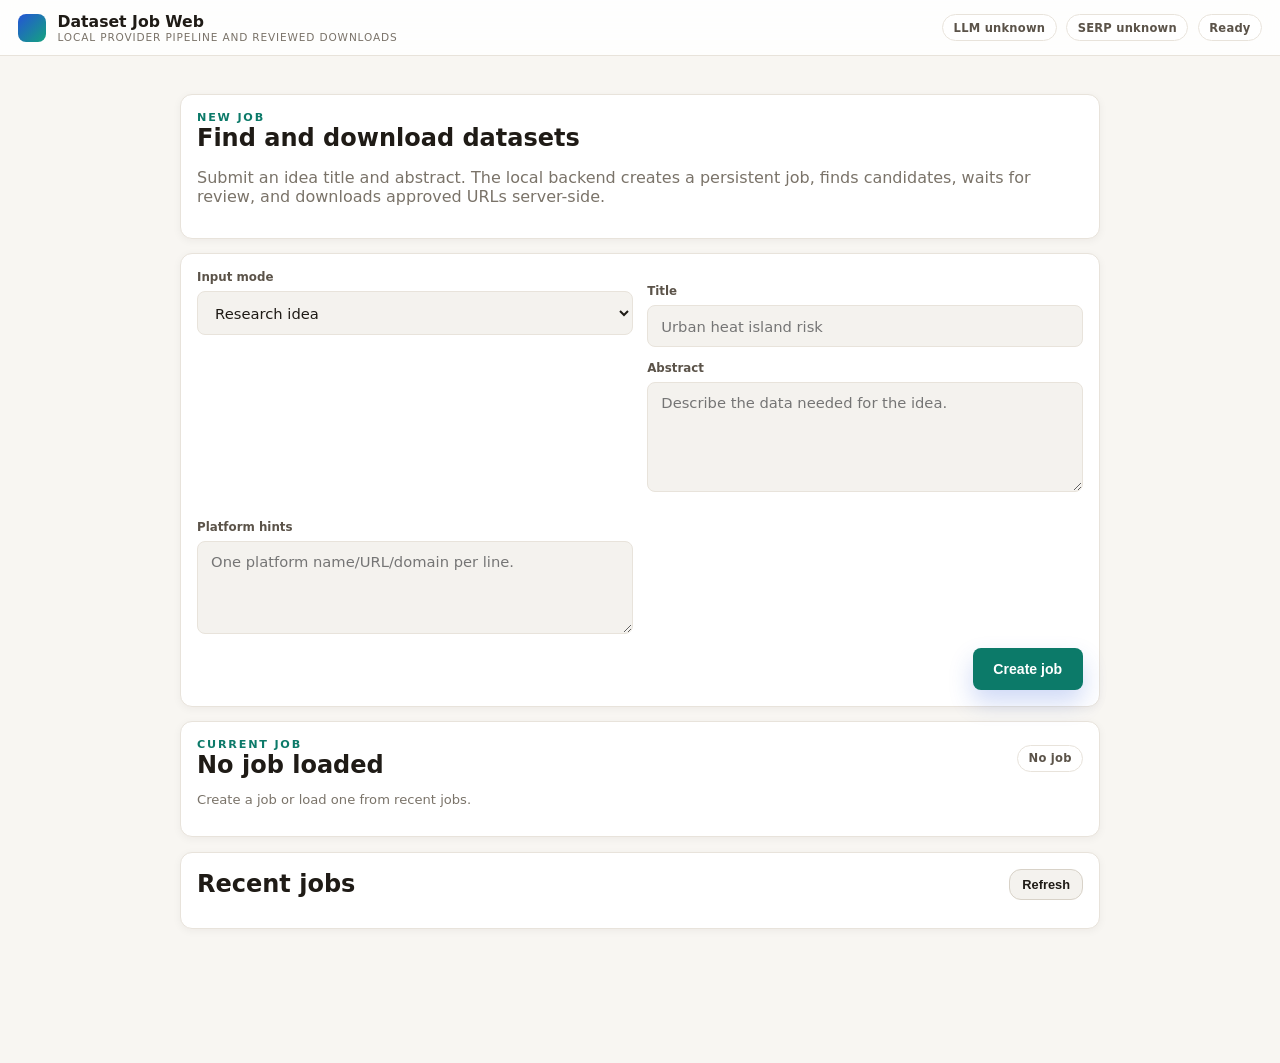
==== index.html @ 078864a0 "Update dataset review page" ====
<!DOCTYPE html>
<html lang="en">
<head>
  <meta charset="UTF-8" />
  <meta name="viewport" content="width=device-width, initial-scale=1" />
  <title>Dataset Job Web</title>
  <link rel="stylesheet" href="./style.css?v=20260516-failure-details" />
</head>
<body>
  <div class="dataset-layout">
    <header class="dataset-topbar">
      <div class="topbar-left">
        <div class="topbar-brand">
          <span class="brand-mark" aria-hidden="true"></span>
          <div class="topbar-titles">
            <span class="app-title">Dataset Job Web</span>
            <span class="app-tagline">Local provider pipeline and reviewed downloads</span>
          </div>
        </div>
      </div>
      <div class="topbar-right">
        <span class="pill" id="llmBadge">LLM unknown</span>
        <span class="pill" id="serpBadge">SERP unknown</span>
        <span class="pill" id="jobStatusBadge">Ready</span>
      </div>
    </header>

    <main class="dataset-main">
      <section class="dataset-section dataset-context-panel">
        <div>
          <p class="settings-kicker">New Job</p>
          <h1>Find and download datasets</h1>
          <p class="muted">Submit an idea title and abstract. The local backend creates a persistent job, finds candidates, waits for review, and downloads approved URLs server-side.</p>
        </div>
      </section>

      <section class="dataset-section">
        <div class="decision-grid">
          <label class="field">
            <span>Input mode</span>
            <select id="inputMode">
              <option value="idea">Research idea</option>
              <option value="dataset_requirement">Single dataset requirement</option>
            </select>
          </label>
          <div id="ideaInputFields" class="mode-fields">
            <label class="field">
              <span>Title</span>
              <input class="dataset-inline-input" id="jobTitle" placeholder="Urban heat island risk" />
            </label>
            <label class="field">
              <span>Abstract</span>
              <textarea id="jobAbstract" rows="5" placeholder="Describe the data needed for the idea."></textarea>
            </label>
          </div>
          <div id="datasetRequirementFields" class="mode-fields" hidden>
            <label class="field">
              <span>Dataset requirement</span>
              <textarea id="jobDatasetRequirement" rows="5" placeholder="Enter a dataset requirement statement."></textarea>
            </label>
          </div>
          <label class="field">
            <span>Platform hints</span>
            <textarea id="jobPlatformHints" class="dataset-hint-textarea" rows="4" placeholder="One platform name/URL/domain per line."></textarea>
          </label>
        </div>
        <div class="dataset-submit-row">
          <button type="button" class="send-btn" id="createJobBtn">Create job</button>
        </div>
      </section>

      <section class="dataset-section" id="statePanel">
        <div class="dataset-section-head">
          <div>
            <p class="settings-kicker">Current Job</p>
            <h2 id="currentJobTitle">No job loaded</h2>
          </div>
          <span class="pill" id="currentJobId">No job</span>
        </div>
        <p class="status-line muted" id="stateMessage">Create a job or load one from recent jobs.</p>
        <button id="retryFailedStepButton" class="secondary" hidden>Retry failed step</button>
      </section>

      <section class="dataset-section" id="requirementsSection" hidden>
        <div class="dataset-section-head compact">
          <h2>Requirements</h2>
        </div>
        <div id="requirementRows" class="requirements-list"></div>
      </section>

      <section class="dataset-section" id="candidateSection" hidden>
        <div class="dataset-section-head">
          <div>
            <p class="settings-kicker">Candidates</p>
            <h2>Human review</h2>
          </div>
          <div class="candidate-controls">
            <label class="candidate-limit-field">
              <span>Show</span>
              <input type="number" id="candidateDisplayLimit" min="1" max="20" value="20" />
            </label>
            <span class="pill" id="candidateCount">0 selected</span>
          </div>
        </div>
        <div class="dataset-table-wrap">
          <table class="dataset-table">
            <thead>
              <tr>
                <th>Approve</th>
                <th>Dataset</th>
                <th>Provider</th>
                <th>Role</th>
                <th>Coverage</th>
                <th>Reject</th>
              </tr>
            </thead>
            <tbody id="candidateRows"></tbody>
          </table>
        </div>
      </section>

      <section class="dataset-section" id="decisionSection" hidden>
        <div class="dataset-section-head compact">
          <h2>Review decision</h2>
          <button type="button" class="action-btn" id="addUrlBtn">Add URL</button>
        </div>
        <div id="addedUrlRows"></div>
        <div class="decision-grid">
          <label class="field">
            <span>Action</span>
            <select id="decisionSelect">
              <option value="continue_with_approved">Continue with approved</option>
              <option value="search_more">Search more</option>
              <option value="stop_insufficient">Stop insufficient</option>
              <option value="request_manual_access">Request manual access</option>
            </select>
          </label>
          <label class="field">
            <span>Missing requirements</span>
            <textarea id="missingRequirements" rows="4"></textarea>
          </label>
          <label class="field">
            <span>Suggested queries</span>
            <textarea id="suggestedQueries" rows="4"></textarea>
          </label>
          <label class="field">
            <span>Reviewer comment</span>
            <textarea id="reviewComment" rows="4"></textarea>
          </label>
          <label class="field">
            <span>Platform hints</span>
            <textarea id="platformHints" class="dataset-hint-textarea" rows="4" placeholder="One platform name/URL/domain per line."></textarea>
          </label>
        </div>
        <div id="searchMorePrefillPreview" class="requirement-meta" hidden></div>
        <div class="dataset-submit-row">
          <button type="button" class="send-btn" id="submitReviewBtn">Submit review</button>
        </div>
      </section>

      <section class="dataset-section" id="confirmationSection" hidden>
        <div class="dataset-section-head">
          <div>
            <p class="settings-kicker">Confirmation</p>
            <h2>Bundle may be insufficient</h2>
          </div>
        </div>
        <pre class="step-body" id="judgmentBody"></pre>
        <div class="dataset-submit-row">
          <button type="button" class="send-btn" id="forceDownloadBtn">Force download approved URLs</button>
        </div>
      </section>

      <section class="dataset-section" id="resourcePlanSection" hidden>
        <div class="dataset-section-head">
          <div>
            <p class="settings-kicker">Resource plan</p>
            <h2>Planned resources</h2>
          </div>
        </div>
        <div id="resourcePlanRows"></div>
      </section>

      <section class="dataset-section" id="resultSection" hidden>
        <div class="dataset-section-head">
          <div>
            <p class="settings-kicker">Result</p>
            <h2>Downloaded files</h2>
          </div>
        </div>
        <div class="dataset-table-wrap">
          <table class="dataset-table">
            <thead>
              <tr>
                <th>File</th>
                <th>Size</th>
                <th>Format</th>
                <th>Status</th>
                <th>Reason</th>
                <th>Source URL</th>
                <th>Local path</th>
              </tr>
            </thead>
            <tbody id="fileRows"></tbody>
          </table>
        </div>
      </section>

      <section class="dataset-section">
        <div class="dataset-section-head compact">
          <h2>Recent jobs</h2>
          <button type="button" class="action-btn" id="refreshJobsBtn">Refresh</button>
        </div>
        <div id="recentJobs"></div>
      </section>
    </main>
  </div>

  <script src="./config.js"></script>
  <script src="./dataset-page-core.js?v=20260518-resource-plan"></script>
  <script src="./dataset-page.js?v=20260523-dataset-config"></script>
</body>
</html>
---- style.css ----
﻿:root {
  --bg: #eeece8;
  --bg-elevated: #f8f6f2;
  --surface: #ffffff;
  --surface-muted: #f4f2ee;
  --border: #e8e3db;
  --border-strong: #d8d2c8;
  --text: #1f1b16;
  --text-secondary: #5b5349;
  --muted: #7a7369;
  --accent: #0c7a69;
  --accent-hover: #0f8f7a;
  --accent-soft: rgba(12, 122, 105, 0.12);
  --accent-ring: rgba(12, 122, 105, 0.32);
  --danger: #b42318;
  --user-bg: linear-gradient(145deg, #ecfff7 0%, #f0fffa 100%);
  --user-border: #9debd9;
  --radius-sm: 12px;
  --radius-md: 16px;
  --radius-lg: 20px;
  --shadow-sm: 0 2px 8px rgba(31, 27, 22, 0.05);
  --shadow-md: 0 8px 24px rgba(31, 27, 22, 0.08);
  --shadow-lg: 0 18px 48px rgba(31, 27, 22, 0.12);
  --font: "DM Sans", system-ui, -apple-system, "Segoe UI", sans-serif;
  --font-mono: "JetBrains Mono", ui-monospace, monospace;
}

* {
  box-sizing: border-box;
}

html {
  -webkit-font-smoothing: antialiased;
  -moz-osx-font-smoothing: grayscale;
}

body {
  margin: 0;
  font-family: var(--font);
  color: var(--text);
  min-height: 100vh;
  background: radial-gradient(120% 70% at 0% -10%, rgba(12, 122, 105, 0.12), transparent),
    radial-gradient(100% 60% at 100% 0%, rgba(142, 117, 84, 0.11), transparent),
    var(--bg);
}

.layout {
  display: flex;
  min-height: 100vh;
  max-height: 100vh;
}

.center-stack {
  flex: 1;
  display: flex;
  min-width: 0;
  min-height: 0;
}

.history-drawer {
  width: 0;
  min-width: 0;
  overflow: hidden;
  background: color-mix(in srgb, var(--surface), transparent 10%);
  backdrop-filter: blur(10px);
  border-right: 0 solid transparent;
  box-shadow: 2px 0 14px rgba(24, 20, 16, 0.03);
  transition: width 0.3s ease, min-width 0.3s ease, border-color 0.2s ease, box-shadow 0.2s ease;
}

.history-drawer.open {
  width: 300px;
  min-width: 300px;
  border-right-width: 1px;
  border-right-color: var(--border);
  box-shadow: 4px 0 12px rgba(0, 0, 0, 0.05);
}

.history-inner {
  width: 300px;
  height: 100%;
  overflow-y: auto;
  padding: 1.2rem 1rem 1.4rem;
}

.history-title {
  margin: 0;
  font-size: 0.8rem;
  letter-spacing: 0.14em;
  text-transform: uppercase;
  font-weight: 800;
  color: var(--text-secondary);
}

.history-hint {
  margin: 0.45rem 0 1rem;
  font-size: 0.78rem;
  line-height: 1.5;
}

.new-chat-btn {
  width: 100%;
  margin-top: 0.75rem;
  border: 1px solid var(--accent);
  border-radius: var(--radius-sm);
  background: var(--accent-soft);
  color: var(--accent);
  font-size: 0.82rem;
  font-weight: 700;
  padding: 0.55rem 0.72rem;
  cursor: pointer;
  transition: box-shadow 0.15s ease, transform 0.12s ease, filter 0.15s ease;
}

.new-chat-btn:hover {
  box-shadow: var(--shadow-sm);
  filter: brightness(0.98);
}

.new-chat-btn:active {
  transform: translateY(1px);
}

.history-list {
  list-style: none;
  margin: 0;
  padding: 0;
}

.history-list li {
  margin-bottom: 0.45rem;
}

.history-item {
  width: 100%;
  border: 1px solid var(--border);
  border-radius: var(--radius-sm);
  background: var(--surface);
  cursor: pointer;
  text-align: left;
  color: var(--text);
  padding: 0.72rem 0.8rem;
  transition: transform 0.12s ease, border-color 0.2s ease, box-shadow 0.2s ease;
}

.history-item:hover {
  transform: translateY(-1px);
  border-color: var(--accent);
  box-shadow: var(--shadow-sm);
}

.history-item-top {
  display: flex;
  align-items: flex-start;
  gap: 0.45rem;
}

.hi-icon {
  display: inline-flex;
  align-items: center;
  justify-content: center;
  width: 18px;
  height: 18px;
  border-radius: 5px;
  border: 1px solid #d7e6e2;
  background: #edf8f5;
  color: var(--accent);
  font-size: 0.64rem;
  font-weight: 700;
  line-height: 1;
  margin-top: 0.06rem;
  flex-shrink: 0;
}

.history-item .hi-topic {
  display: block;
  font-size: 0.84rem;
  font-weight: 600;
  line-height: 1.35;
  word-break: break-word;
}

.history-item .hi-meta {
  display: block;
  margin-top: 0.32rem;
  font-size: 0.69rem;
  color: var(--muted);
  font-family: var(--font-mono);
}

.chat-column {
  flex: 1;
  min-width: 0;
  min-height: 0;
  display: flex;
  flex-direction: column;
  background: var(--bg-elevated);
}

.chat-topbar {
  flex-shrink: 0;
  display: flex;
  align-items: center;
  justify-content: space-between;
  gap: 1rem;
  padding: 0.82rem 1.15rem;
  border-bottom: 1px solid var(--border);
  background: rgba(255, 255, 255, 0.76);
  backdrop-filter: blur(16px);
  box-shadow: 0 2px 10px rgba(0, 0, 0, 0.03);
}

.topbar-left {
  display: flex;
  align-items: center;
  gap: 0.9rem;
  min-width: 0;
}

.topbar-right {
  display: flex;
  align-items: center;
  gap: 0.6rem;
}

.icon-btn {
  width: 42px;
  height: 42px;
  border: 1px solid var(--border);
  border-radius: var(--radius-sm);
  background: var(--surface);
  color: var(--text-secondary);
  display: inline-flex;
  align-items: center;
  justify-content: center;
  cursor: pointer;
  transition: border-color 0.15s ease, color 0.15s ease, box-shadow 0.15s ease;
}

.icon-btn:hover {
  color: var(--accent);
  border-color: var(--accent);
  box-shadow: var(--shadow-sm);
}

.icon-btn:focus-visible {
  outline: none;
  box-shadow: 0 0 0 3px var(--accent-ring);
}

.topbar-brand {
  display: flex;
  align-items: center;
  gap: 0.72rem;
  min-width: 0;
}

.brand-mark {
  width: 35px;
  height: 35px;
  border-radius: 10px;
  background: linear-gradient(145deg, var(--accent) 0%, var(--accent-hover) 100%);
  box-shadow: 0 4px 12px rgba(12, 122, 105, 0.35);
  flex-shrink: 0;
}

.topbar-titles {
  display: flex;
  flex-direction: column;
  min-width: 0;
}

.app-title {
  font-size: 1.02rem;
  font-weight: 700;
  letter-spacing: -0.02em;
}

.app-tagline {
  font-size: 0.69rem;
  text-transform: uppercase;
  letter-spacing: 0.09em;
  color: var(--muted);
}

.pill {
  display: inline-flex;
  align-items: center;
  gap: 0.35rem;
  border: 1px solid var(--border);
  background: var(--surface);
  color: var(--text-secondary);
  border-radius: 999px;
  font-size: 0.72rem;
  font-weight: 600;
  letter-spacing: 0.02em;
  padding: 0.35rem 0.65rem;
}

.chat-panel {
  flex: 1;
  min-height: 0;
  display: flex;
  flex-direction: column;
}

.messages {
  flex: 1;
  overflow-y: auto;
  padding: 1.62rem 1.62rem 1.85rem;
  display: flex;
  flex-direction: column;
  gap: 1rem;
}

.messages:empty::before {
  content: "开始一次新想法生成，系统会按步骤展示检索、CAMP 与最终 Idea。";
  border: 1px dashed var(--border-strong);
  border-radius: var(--radius-md);
  color: var(--muted);
  font-size: 0.9rem;
  line-height: 1.6;
  padding: 1rem;
  background: rgba(255, 255, 255, 0.4);
}

.msg {
  max-width: 780px;
  border-radius: var(--radius-md);
  padding: 1.18rem 1.28rem;
  font-size: 0.93rem;
  line-height: 1.62;
  border: 1px solid var(--border);
  box-shadow: var(--shadow-sm);
}

.msg.user {
  align-self: flex-end;
  background: var(--user-bg);
  border-color: var(--user-border);
  max-width: min(90%, 540px);
}

.msg.assistant {
  width: 100%;
  margin: 0 auto;
  background: var(--surface);
  box-shadow: 0 10px 24px rgba(0, 0, 0, 0.06);
}

.msg.assistant.running {
  border-color: var(--accent);
  box-shadow: 0 0 0 2px var(--accent-soft), var(--shadow-md);
}

.msg-role {
  font-size: 0.66rem;
  font-weight: 700;
  color: var(--muted);
  letter-spacing: 0.1em;
  text-transform: uppercase;
  margin-bottom: 0.42rem;
}

.steps {
  display: flex;
  flex-direction: column;
  gap: 0.56rem;
}

.step details {
  border: 1px solid var(--border);
  border-radius: var(--radius-sm);
  overflow: hidden;
  background: var(--surface-muted);
  box-shadow: inset 0 1px 0 rgba(255, 255, 255, 0.65);
}

.step details[open] {
  background: var(--surface);
  border-color: var(--border-strong);
}

.step summary {
  list-style: none;
  cursor: pointer;
  display: flex;
  align-items: center;
  gap: 0.5rem;
  padding: 0.7rem 0.88rem;
  font-size: 0.86rem;
  font-weight: 600;
}

.step summary::-webkit-details-marker {
  display: none;
}

.step summary::before {
  content: "";
  width: 6px;
  height: 6px;
  border-radius: 50%;
  background: #c2bbb1;
  transition: transform 0.2s ease, background 0.2s ease;
}

.step details[open] summary::before {
  background: var(--accent);
  transform: scale(1.15);
}

.step-body {
  margin: 0;
  border-top: 1px solid #e7e1d7;
  padding: 0.84rem 0.96rem 0.96rem;
  white-space: pre-wrap;
  word-break: break-word;
  max-height: 360px;
  overflow-y: auto;
  font-family: var(--font-mono);
  font-size: 0.78rem;
  line-height: 1.62;
  color: var(--text-secondary);
  background: linear-gradient(180deg, #faf8f4 0%, #f4f1eb 100%);
  border-bottom-left-radius: 12px;
  border-bottom-right-radius: 12px;
}

.status-line {
  margin-top: 0.82rem;
  font-size: 0.82rem;
  color: var(--text-secondary);
}

.status-line:not(.error):not(.muted) {
  color: var(--accent);
  font-weight: 600;
}

.status-line.error {
  color: var(--danger);
  font-weight: 600;
}

.job-activity {
  display: inline-flex;
  align-items: center;
  gap: 0.55rem;
  margin-top: 0.75rem;
  border: 1px solid var(--accent-ring);
  border-radius: 999px;
  background: var(--accent-soft);
  color: var(--accent);
  font-size: 0.8rem;
  font-weight: 700;
  padding: 0.5rem 0.72rem;
}

.job-activity[hidden] {
  display: none;
}

.activity-spinner {
  width: 14px;
  height: 14px;
  border-radius: 50%;
  border: 2px solid rgba(12, 122, 105, 0.24);
  border-top-color: var(--accent);
  animation: dataset-spin 0.8s linear infinite;
  flex: 0 0 auto;
}

#statePanel[data-running="true"] {
  border-color: var(--accent-ring);
  box-shadow: 0 0 0 2px var(--accent-soft), var(--shadow-sm);
}

@keyframes dataset-spin {
  to {
    transform: rotate(360deg);
  }
}

.muted {
  color: var(--muted);
}

.msg-actions {
  margin-top: 0.68rem;
  display: flex;
  flex-wrap: wrap;
  gap: 0.5rem;
}

.action-btn {
  border: 1px solid var(--border-strong);
  border-radius: var(--radius-sm);
  background: var(--surface-muted);
  color: var(--text);
  cursor: pointer;
  font-size: 0.8rem;
  font-weight: 600;
  padding: 0.45rem 0.75rem;
  transition: transform 0.12s ease, border-color 0.15s ease, color 0.15s ease, box-shadow 0.15s ease;
}

.action-btn:hover:not(:disabled) {
  border-color: var(--accent);
  color: var(--accent);
  box-shadow: var(--shadow-sm);
}

.action-btn:active:not(:disabled) {
  transform: scale(0.99);
}

.action-btn:disabled {
  opacity: 0.58;
  cursor: not-allowed;
}

.composer-wrap {
  border-top: 1px solid var(--border);
  background: linear-gradient(180deg, rgba(248, 246, 242, 0.35) 0%, var(--bg-elevated) 30%);
  padding: 1rem 1.3rem 1.1rem;
}

.composer {
  max-width: 780px;
  margin: 0 auto;
  padding: 0.5rem;
  border-radius: 22px;
  border: 1px solid var(--border);
  background: var(--surface);
  box-shadow: 0 14px 30px rgba(0, 0, 0, 0.08);
  display: flex;
  align-items: flex-end;
  gap: 0.82rem;
}

.composer:focus-within {
  border-color: var(--accent);
  box-shadow: var(--shadow-lg), 0 0 0 3px var(--accent-soft);
}

.composer textarea {
  flex: 1;
  min-height: 52px;
  max-height: 220px;
  resize: none;
  border: none;
  outline: none;
  background: transparent;
  color: var(--text);
  font-size: 0.95rem;
  line-height: 1.6;
  font-family: var(--font);
  padding: 0.6rem 0.65rem 0.6rem 0.72rem;
}

.composer textarea::placeholder {
  color: #a39a8f;
}

.send-btn {
  flex-shrink: 0;
  border: none;
  border-radius: 14px;
  background: linear-gradient(135deg, #8ec8be 0%, var(--accent-hover) 45%, var(--accent) 100%);
  color: #fff;
  font-size: 0.88rem;
  font-weight: 700;
  letter-spacing: 0.02em;
  padding: 0.72rem 1.3rem;
  cursor: pointer;
  box-shadow: 0 6px 18px rgba(12, 122, 105, 0.35);
  transition: transform 0.12s ease, filter 0.15s ease, box-shadow 0.15s ease;
}

.send-btn:hover:not(:disabled) {
  filter: brightness(1.05);
  transform: translateY(-1px);
  box-shadow: 0 10px 22px rgba(12, 122, 105, 0.4), 0 0 0 2px rgba(142, 200, 190, 0.28);
}

.send-btn:active:not(:disabled) {
  transform: scale(0.98);
}

.send-btn:disabled {
  opacity: 0.5;
  cursor: not-allowed;
  box-shadow: none;
}

.send-btn.is-loading {
  opacity: 0.78;
}

.composer-meta {
  max-width: 780px;
  margin: 0.42rem auto 0;
  font-size: 0.74rem;
}

.settings-panel {
  width: 336px;
  flex-shrink: 0;
  border-left: 1px solid var(--border);
  background: rgba(255, 255, 255, 0.86);
  backdrop-filter: blur(12px);
  padding: 1.4rem 1.2rem 1.2rem;
  overflow-y: auto;
  box-shadow: -4px 0 12px rgba(0, 0, 0, 0.05);
}

.settings-kicker {
  margin: 0;
  font-size: 0.7rem;
  text-transform: uppercase;
  letter-spacing: 0.16em;
  color: var(--accent);
  font-weight: 800;
}

.settings-head h1 {
  margin: 0.36rem 0 0.45rem;
  font-size: 1.24rem;
  letter-spacing: -0.02em;
  font-weight: 800;
}

.settings-head .muted {
  font-size: 0.86rem;
  line-height: 1.52;
}

.settings-card {
  margin-top: 1rem;
  border: 1px solid #eef2f6;
  border-radius: 16px;
  background: var(--surface);
  padding: 1rem;
  box-shadow: 0 10px 30px rgba(0, 0, 0, 0.04);
}

.field,
.param-fields .field {
  margin-top: 0.86rem;
}

.field:first-child,
.param-fields .field:first-child {
  margin-top: 0;
}

.field label {
  display: block;
  margin-bottom: 0.4rem;
  font-size: 0.75rem;
  font-weight: 700;
  color: var(--text-secondary);
  letter-spacing: 0.02em;
}

.field input,
.field select {
  width: 100%;
  border: 1px solid var(--border);
  border-radius: 12px;
  background: var(--surface-muted);
  color: var(--text);
  font-size: 0.86rem;
  font-family: var(--font);
  padding: 0.56rem 0.7rem;
  transition: border-color 0.15s ease, box-shadow 0.15s ease, background 0.15s ease;
}

.field input:focus,
.field select:focus {
  outline: none;
  border-color: var(--accent);
  background: var(--surface);
  box-shadow: 0 0 0 3px var(--accent-soft), 0 4px 14px rgba(12, 122, 105, 0.12);
}

.field small {
  display: block;
  margin-top: 0.3rem;
  color: var(--muted);
  font-size: 0.72rem;
  line-height: 1.4;
}

.hint {
  margin-top: 1.1rem;
  font-size: 0.78rem;
  line-height: 1.55;
}

.hint code {
  font-family: var(--font-mono);
  font-size: 0.74rem;
  border: 1px solid var(--border);
  border-radius: 6px;
  background: var(--surface-muted);
  padding: 0.08rem 0.35rem;
}

.messages::-webkit-scrollbar,
.history-inner::-webkit-scrollbar,
.settings-panel::-webkit-scrollbar,
.step-body::-webkit-scrollbar {
  width: 8px;
  height: 8px;
}

.messages::-webkit-scrollbar-thumb,
.history-inner::-webkit-scrollbar-thumb,
.settings-panel::-webkit-scrollbar-thumb,
.step-body::-webkit-scrollbar-thumb {
  background: #d5cec3;
  border-radius: 8px;
  border: 2px solid transparent;
  background-clip: padding-box;
}

.auth-overlay {
  position: fixed;
  inset: 0;
  z-index: 999;
  display: flex;
  align-items: center;
  justify-content: center;
  padding: 1rem;
  background: rgba(20, 17, 12, 0.46);
  backdrop-filter: blur(4px);
}

.auth-overlay[hidden] {
  display: none !important;
}

.auth-card {
  width: min(420px, 100%);
  border: 1px solid var(--border);
  border-radius: var(--radius-lg);
  background: var(--surface);
  box-shadow: var(--shadow-lg);
  padding: 1.2rem;
}

.auth-card h2 {
  margin: 0 0 0.4rem;
  font-size: 1.15rem;
}

.auth-form {
  display: flex;
  flex-direction: column;
  gap: 0.65rem;
  margin-top: 0.8rem;
}

.auth-form label {
  font-size: 0.82rem;
  color: var(--muted);
}

.auth-form > div {
  display: flex;
  flex-direction: column;
  gap: 0.3rem;
}

.auth-form > div[hidden] {
  display: none !important;
}

.auth-form input,
.auth-form select {
  width: 100%;
  border: 1px solid var(--border);
  border-radius: 12px;
  background: var(--surface-muted);
  color: var(--text);
  font-size: 0.94rem;
  font-family: var(--font);
  padding: 0.62rem 0.75rem;
}

.auth-form input:focus,
.auth-form select:focus {
  outline: none;
  border-color: var(--accent);
  box-shadow: 0 0 0 3px var(--accent-soft);
}

@media (max-width: 1080px) {
  .settings-panel {
    width: 300px;
  }
}

@media (max-width: 900px) {
  .layout {
    flex-direction: column;
    max-height: none;
  }

  .settings-panel {
    width: 100%;
    border-left: none;
    border-top: 1px solid var(--border);
    max-height: 44vh;
  }

  .history-drawer.open {
    width: 270px;
    min-width: 270px;
  }

  .history-inner {
    width: 270px;
  }

  .chat-topbar {
    padding: 0.75rem 0.9rem;
  }

  .messages {
    padding: 1rem 1rem 1.3rem;
  }

  .composer-wrap {
    padding: 0.85rem 0.9rem 0.95rem;
  }

  .composer {
    flex-wrap: wrap;
  }

  .send-btn {
    width: 100%;
  }
}

@media (prefers-reduced-motion: reduce) {
  *,
  *::before,
  *::after {
    animation-duration: 0.01ms !important;
    transition-duration: 0.01ms !important;
  }
}

.dataset-layout {
  min-height: 100vh;
  background: var(--bg-elevated);
  color: var(--text);
}

.dataset-topbar {
  display: flex;
  align-items: center;
  justify-content: space-between;
  gap: 1rem;
  padding: 0.82rem 1.15rem;
  border-bottom: 1px solid var(--border);
  background: rgba(255, 255, 255, 0.82);
  backdrop-filter: blur(16px);
  position: sticky;
  top: 0;
  z-index: 5;
}

.dataset-back-link {
  border: 1px solid var(--border);
  border-radius: var(--radius-sm);
  color: var(--text-secondary);
  background: var(--surface);
  padding: 0.58rem 0.78rem;
  font-size: 0.82rem;
  font-weight: 700;
  text-decoration: none;
}

.dataset-back-link:hover {
  color: var(--accent);
  border-color: var(--accent);
}

.dataset-main {
  width: min(1180px, calc(100vw - 32px));
  margin: 0 auto;
  padding: 1rem 0 2rem;
}

.dataset-section {
  background: var(--surface);
  border: 1px solid var(--border);
  border-radius: var(--radius-sm);
  box-shadow: var(--shadow-sm);
  padding: 1rem;
  margin-bottom: 0.9rem;
}

.dataset-context-panel,
.dataset-section-head,
.dataset-submit-row,
.dataset-actions-inline {
  display: flex;
  align-items: center;
  justify-content: space-between;
  gap: 1rem;
}

.dataset-section-head h2,
.dataset-section-head h3,
.dataset-context-panel h1 {
  margin: 0;
}

.dataset-section-head.compact {
  margin-bottom: 0.75rem;
}

.candidate-controls {
  display: flex;
  align-items: center;
  gap: 0.65rem;
  flex-wrap: wrap;
  justify-content: flex-end;
}

.candidate-limit-field {
  display: inline-flex;
  align-items: center;
  gap: 0.42rem;
  color: var(--text-secondary);
  font-size: 0.78rem;
  font-weight: 700;
}

.candidate-limit-field input {
  width: 72px;
  border: 1px solid var(--border);
  border-radius: 8px;
  padding: 0.38rem 0.48rem;
  font: inherit;
  background: var(--surface);
}

.dataset-table-wrap {
  overflow-x: auto;
}

.dataset-table {
  width: 100%;
  border-collapse: collapse;
  min-width: 920px;
}

.dataset-table th,
.dataset-table td {
  border-bottom: 1px solid var(--border);
  padding: 0.72rem 0.6rem;
  text-align: left;
  vertical-align: top;
  font-size: 0.84rem;
}

.dataset-table th {
  color: var(--text-secondary);
  font-size: 0.72rem;
  letter-spacing: 0.08em;
  text-transform: uppercase;
}

.dataset-table td.dataset-empty-row {
  color: var(--text-secondary);
  background: var(--surface-muted);
  font-weight: 600;
  text-align: center;
}

.requirements-list {
  display: flex;
  flex-direction: column;
  gap: 0.8rem;
}

.requirement-item {
  border: 1px solid var(--border);
  border-radius: var(--radius-sm);
  background: var(--surface);
  box-shadow: var(--shadow-sm);
  padding: 0.72rem 0.8rem;
}

.requirement-item + .requirement-item {
  margin-top: 0;
}

.resource-plan-card {
  border: 1px solid var(--border);
  border-radius: var(--radius-sm);
  background: var(--surface);
  padding: 0.72rem 0.8rem;
  min-width: 0;
  overflow-x: clip;
}

.resource-plan-card + .resource-plan-card {
  margin-top: 0.8rem;
}

.download-preview-summary {
  margin-bottom: 0.85rem;
}

.download-summary-grid {
  display: grid;
  grid-template-columns: repeat(4, minmax(0, 1fr));
  gap: 0.65rem;
}

.download-summary-stat {
  border: 1px solid var(--border);
  border-radius: var(--radius-sm);
  background: var(--surface);
  padding: 0.7rem 0.78rem;
  min-width: 0;
}

.download-summary-warning {
  border-color: color-mix(in srgb, var(--danger), var(--border) 55%);
  background: color-mix(in srgb, #fff, var(--danger) 5%);
}

.download-summary-value {
  display: block;
  font-size: 1.18rem;
  line-height: 1.1;
  font-weight: 800;
  color: var(--text);
}

.download-summary-label {
  display: block;
  margin-top: 0.28rem;
  color: var(--muted);
  font-size: 0.72rem;
  font-weight: 700;
  text-transform: uppercase;
}

.download-preview-note {
  margin: 0.55rem 0 0;
  font-size: 0.8rem;
}

.download-resource-preview {
  margin-top: 0.7rem;
  display: flex;
  flex-direction: column;
  gap: 0.45rem;
}

.download-resource-item {
  display: grid;
  grid-template-columns: minmax(0, 1fr) auto;
  gap: 0.65rem;
  align-items: start;
  border-top: 1px solid var(--border);
  padding-top: 0.48rem;
}

.download-resource-item a {
  color: var(--accent);
  overflow-wrap: anywhere;
  word-break: break-word;
}

.resource-role-group {
  margin-top: 0.75rem;
}

.resource-role-group h4 {
  margin: 0 0 0.35rem;
  font-size: 0.78rem;
  color: var(--text-secondary);
  text-transform: uppercase;
}

.resource-row {
  display: grid;
  grid-template-columns: minmax(9rem, 12rem) auto auto minmax(0, 1fr);
  gap: 0.45rem;
  align-items: start;
  border-top: 1px solid var(--border);
  padding: 0.48rem 0;
  min-width: 0;
  overflow-x: clip;
}

.resource-row > * {
  min-width: 0;
}

.resource-row a {
  color: var(--accent);
  overflow-wrap: anywhere;
  word-break: break-word;
}

.resource-row-sample,
.resource-row-index,
.resource-row-reject {
  opacity: 0.78;
}

.requirement-head {
  display: flex;
  gap: 0.55rem;
  align-items: flex-start;
  justify-content: space-between;
  flex-wrap: wrap;
}

.requirement-title {
  margin: 0;
  font-size: 0.94rem;
  font-weight: 700;
}

.requirement-description {
  margin: 0.42rem 0 0;
  color: var(--text-secondary);
  line-height: 1.5;
  font-size: 0.82rem;
}

.requirement-meta {
  margin: 0.45rem 0 0;
  font-size: 0.72rem;
  color: var(--text-secondary);
  display: flex;
  flex-wrap: wrap;
  gap: 0.45rem;
}

.requirement-badge {
  display: inline-flex;
  align-items: center;
  border: 1px solid var(--border);
  border-radius: 999px;
  padding: 0.2rem 0.5rem;
  background: var(--surface-muted);
  font-size: 0.7rem;
}

.requirement-rounds {
  margin-top: 0.65rem;
  display: flex;
  flex-direction: column;
  gap: 0.6rem;
}

.requirement-outcome {
  padding-top: 0.1rem;
}

.advanced-details {
  margin-top: 0.65rem;
}

.advanced-details > summary {
  display: flex;
  align-items: center;
  justify-content: space-between;
  gap: 0.55rem;
  flex-wrap: wrap;
  cursor: pointer;
  color: var(--text-secondary);
  font-size: 0.78rem;
  font-weight: 700;
  list-style: none;
}

.advanced-details > summary::-webkit-details-marker {
  display: none;
}

.advanced-details > summary::before {
  content: "+";
  display: inline-flex;
  align-items: center;
  justify-content: center;
  width: 1.25rem;
  height: 1.25rem;
  border: 1px solid var(--border);
  border-radius: 999px;
  background: var(--surface-muted);
  color: var(--accent);
  font-family: var(--font-mono);
  font-size: 0.72rem;
  flex: 0 0 auto;
}

.advanced-details[open] > summary::before {
  content: "-";
}

.advanced-details[open] > summary {
  margin-bottom: 0.55rem;
}

.no-data-diagnostics,
.download-diagnostics {
  background: color-mix(in srgb, var(--surface), var(--surface-muted) 45%);
}

.round-item {
  border: 1px solid var(--border);
  border-radius: var(--radius-sm);
  padding: 0.62rem;
  background: var(--surface-muted);
}

.round-head {
  display: flex;
  justify-content: space-between;
  align-items: baseline;
  gap: 0.55rem;
}

.round-title {
  margin: 0;
  font-size: 0.82rem;
  font-weight: 700;
}

.round-meta {
  margin-top: 0.45rem;
  display: flex;
  flex-wrap: wrap;
  gap: 0.4rem;
}

.round-meta .pill {
  font-size: 0.66rem;
  padding: 0.2rem 0.45rem;
}

.query-chips {
  margin-top: 0.28rem;
  display: flex;
  flex-wrap: wrap;
  gap: 0.3rem;
}

.query-group {
  border-top: 1px solid var(--border);
  padding-top: 12px;
  margin-top: 12px;
}

.source-group {
  margin-top: 10px;
}

.source-title {
  font-size: 0.9rem;
  font-weight: 700;
  color: var(--text);
}

.query-chip {
  display: inline-flex;
  align-items: center;
  border-radius: 999px;
  border: 1px solid #d8d3ca;
  background: #fff;
  color: var(--text-secondary);
  font-size: 0.71rem;
  padding: 0.17rem 0.48rem;
  font-family: var(--font-mono);
}

.query-chip.missing {
  background: #fff5f5;
  border-color: #f1b0aa;
  color: var(--danger);
}

.round-info-lines {
  margin: 0.35rem 0 0;
  padding-left: 1.05rem;
  color: var(--text-secondary);
  font-size: 0.74rem;
  line-height: 1.45;
}

.round-mini-table-wrap {
  margin-top: 0.5rem;
  overflow-x: auto;
}

.dataset-mini-table {
  width: 100%;
  border-collapse: collapse;
  min-width: 720px;
}

.dataset-mini-table th,
.dataset-mini-table td {
  font-size: 0.77rem;
  border-bottom: 1px solid var(--border);
  padding: 0.45rem 0.5rem;
  vertical-align: top;
}

.dataset-mini-table th {
  text-transform: none;
  letter-spacing: 0.02em;
  color: var(--text-secondary);
  font-weight: 700;
  font-size: 0.68rem;
}

.dataset-mini-table .dataset-empty-row {
  color: var(--text-secondary);
  text-align: center;
  background: var(--surface-muted);
  font-weight: 600;
}

.dataset-mini-table .dataset-mini-note {
  color: #8a7a6a;
  font-size: 0.73rem;
  margin: 0.28rem 0 0;
}

.dataset-mini-row-unjudged {
  background: #fff8e6;
}

.dataset-mini-row-unjudged td:first-child {
  position: relative;
}

.dataset-mini-row-unjudged td:first-child::before {
  content: "Unjudged";
  display: inline-block;
  margin-right: 0.35rem;
  border-radius: 4px;
  font-size: 0.61rem;
  padding: 0.05rem 0.3rem;
  border: 1px solid #d9c9a5;
  color: #7a5f14;
  background: #fff4d8;
}

.rejected-panel details {
  margin-top: 0.52rem;
  border: 1px solid var(--border);
  border-radius: var(--radius-sm);
  background: #fff7f7;
}

.rejected-panel summary {
  font-size: 0.74rem;
  font-weight: 700;
  color: #8f2e2e;
  padding: 0.45rem 0.55rem;
  cursor: pointer;
}

.rejected-panel details[open] summary {
  border-bottom: 1px solid var(--border);
}

.rejected-panel .dataset-mini-table-wrap {
  margin-top: 0.28rem;
  padding: 0.2rem;
}

.dataset-title {
  font-weight: 800;
  margin-bottom: 0.28rem;
}

.dataset-table a {
  color: var(--accent);
  word-break: break-all;
}

.dataset-reason {
  margin-top: 0.32rem;
  line-height: 1.45;
}

.dataset-resource-meta,
.dataset-resource-evidence {
  margin-top: 0.28rem;
  line-height: 1.4;
  overflow-wrap: anywhere;
}

.dataset-resource-meta {
  font-size: 0.76rem;
  font-weight: 700;
}

.dataset-resource-evidence {
  font-family: "SFMono-Regular", Consolas, "Liberation Mono", monospace;
  font-size: 0.72rem;
}

.dataset-checkline {
  display: inline-flex;
  align-items: center;
  gap: 0.35rem;
  margin-bottom: 0.4rem;
}

.dataset-inline-input {
  width: 100%;
  border: 1px solid var(--border);
  border-radius: 8px;
  padding: 0.45rem 0.55rem;
  font: inherit;
}

.dataset-hint-textarea {
  min-height: 72px;
  resize: vertical;
}

.decision-grid {
  display: grid;
  grid-template-columns: repeat(2, minmax(0, 1fr));
  gap: 0.9rem;
}

.decision-grid .field {
  display: flex;
  flex-direction: column;
  gap: 0.42rem;
}

.decision-grid textarea,
.decision-grid select,
.added-url-row input,
.added-url-row select {
  border: 1px solid var(--border);
  border-radius: var(--radius-sm);
  padding: 0.62rem 0.72rem;
  font: inherit;
  background: var(--surface);
}

.added-url-panel {
  margin-top: 1rem;
  border-top: 1px solid var(--border);
  padding-top: 1rem;
}

.added-url-row {
  display: grid;
  grid-template-columns: 1.1fr 1.7fr 0.9fr 1.2fr 1.1fr auto;
  gap: 0.55rem;
  margin-bottom: 0.55rem;
}

.demo-outcome-panel {
  margin-bottom: 0.75rem;
}

.demo-outcome-box {
  border: 1px solid var(--border);
  border-radius: var(--radius-sm);
  background: var(--surface-muted);
  padding: 0.8rem 0.9rem;
}

.demo-outcome-box h3 {
  margin: 0;
  font-size: 0.96rem;
}

.demo-outcome-box p {
  margin: 0.52rem 0 0;
}

.demo-outcome-list {
  margin: 0.5rem 0 0;
  padding-left: 1.2rem;
}

.auth-return-link {
  display: inline-flex;
  justify-content: center;
  text-decoration: none;
}

#datasetStatusBadge[data-state="success"] {
  border-color: #79c7a4;
  color: #087443;
  background: #ebfff4;
}

#datasetStatusBadge[data-state="warning"] {
  border-color: #e3c67a;
  color: #7a5600;
  background: #fff8df;
}

#datasetStatusBadge[data-state="error"] {
  border-color: #f1b0aa;
  color: var(--danger);
  background: #fff1f0;
}

#datasetStatusBadge[data-state="running"],
#datasetStatusBadge[data-state="loading"],
#datasetStatusBadge[data-state="review"] {
  border-color: var(--accent);
  color: var(--accent);
  background: var(--accent-soft);
}

@media (max-width: 760px) {
  .dataset-topbar,
  .dataset-context-panel,
  .dataset-section-head,
  .dataset-submit-row {
    align-items: stretch;
    flex-direction: column;
  }

  .dataset-main {
    width: min(100vw - 20px, 1180px);
  }

  .download-summary-grid {
    grid-template-columns: repeat(2, minmax(0, 1fr));
  }

  .download-resource-item {
    grid-template-columns: minmax(0, 1fr);
  }

  .decision-grid,
  .added-url-row {
    grid-template-columns: 1fr;
  }
}

/* Dataset search workbench v2 */
body.dataset-workbench {
  --bg: #f6f7fb;
  --bg-elevated: #fbfcff;
  --surface: #ffffff;
  --surface-muted: #f2f5fa;
  --border: #dfe5ee;
  --border-strong: #c8d1df;
  --text: #172033;
  --text-secondary: #4f5d73;
  --muted: #748197;
  --accent: #2454d6;
  --accent-hover: #1f49bd;
  --accent-soft: rgba(36, 84, 214, 0.09);
  --accent-ring: rgba(36, 84, 214, 0.22);
  --danger: #c9362b;
  --success: #14865b;
  --radius-sm: 8px;
  --radius-md: 8px;
  --radius-lg: 8px;
  --shadow-sm: 0 1px 2px rgba(23, 32, 51, 0.06), 0 8px 24px rgba(23, 32, 51, 0.06);
  --shadow-md: 0 16px 40px rgba(23, 32, 51, 0.1);
  background: var(--bg);
}

.dataset-shell {
  min-height: 100vh;
  background: linear-gradient(180deg, #fbfcff 0%, #f5f7fb 100%);
}

.dataset-topbar {
  height: 56px;
  padding: 0 18px;
  background: rgba(255, 255, 255, 0.86);
  border-bottom: 1px solid var(--border);
  backdrop-filter: blur(18px);
}

.sidebar-toggle,
.icon-btn.compact {
  width: 34px;
  height: 34px;
  border-radius: 8px;
  font-size: 0.95rem;
}

.brand-mark {
  width: 28px;
  height: 28px;
  border-radius: 8px;
  background: linear-gradient(135deg, #2454d6 0%, #14a37f 100%);
  box-shadow: none;
}

.app-title {
  font-size: 0.98rem;
  letter-spacing: 0;
}

.app-tagline {
  font-size: 0.66rem;
  letter-spacing: 0.08em;
}

.connection-pill {
  display: inline-flex;
  align-items: center;
  gap: 0.45rem;
  border: 1px solid var(--border);
  border-radius: 999px;
  background: #fff;
  color: var(--text-secondary);
  font-size: 0.74rem;
  font-weight: 700;
  padding: 0.34rem 0.62rem;
}

.connection-dot {
  width: 8px;
  height: 8px;
  border-radius: 999px;
  background: var(--success);
  box-shadow: 0 0 0 0 rgba(20, 134, 91, 0.36);
  animation: dataset-pulse 1.8s cubic-bezier(0.4, 0, 0.2, 1) infinite;
}

.connection-pill[data-state="error"] .connection-dot {
  background: var(--danger);
  animation: none;
}

.dataset-body {
  display: grid;
  grid-template-columns: 268px minmax(0, 1fr);
  min-height: calc(100vh - 56px);
  transition: grid-template-columns 240ms cubic-bezier(0.4, 0, 0.2, 1);
}

.dataset-shell[data-sidebar="closed"] .dataset-body {
  grid-template-columns: 0 minmax(0, 1fr);
}

.recent-sidebar {
  overflow: hidden;
  border-right: 1px solid var(--border);
  background: rgba(255, 255, 255, 0.74);
  backdrop-filter: blur(16px);
}

.recent-sidebar > * {
  width: 268px;
}

.recent-sidebar-head {
  display: flex;
  gap: 0.5rem;
  padding: 14px;
}

.new-search-btn {
  flex: 1;
  border: 1px solid var(--border);
  border-radius: 8px;
  background: var(--surface);
  color: var(--text);
  cursor: pointer;
  font-weight: 800;
  padding: 0.58rem 0.72rem;
  text-align: left;
  transition: border-color 220ms cubic-bezier(0.4, 0, 0.2, 1), box-shadow 220ms cubic-bezier(0.4, 0, 0.2, 1);
}

.new-search-btn:hover {
  border-color: var(--accent);
  box-shadow: var(--shadow-sm);
}

.recent-title-row {
  padding: 0 14px 8px;
  color: var(--muted);
  font-size: 0.72rem;
  font-weight: 800;
  letter-spacing: 0.08em;
  text-transform: uppercase;
}

.recent-job-list {
  display: flex;
  flex-direction: column;
  gap: 0.34rem;
  padding: 0 10px 18px;
}

.recent-group-label {
  margin: 0.72rem 0 0.18rem;
  padding: 0 0.25rem;
  color: var(--muted);
  font-size: 0.68rem;
  font-weight: 800;
  letter-spacing: 0.06em;
  text-transform: uppercase;
}

.recent-group-label:first-child {
  margin-top: 0.12rem;
}

.recent-job-item {
  width: 100%;
  display: grid;
  grid-template-columns: 10px minmax(0, 1fr);
  gap: 0.62rem;
  align-items: start;
  border: 1px solid transparent;
  border-radius: 8px;
  background: transparent;
  color: var(--text);
  cursor: pointer;
  padding: 0.64rem;
  text-align: left;
  transition: background 220ms cubic-bezier(0.4, 0, 0.2, 1), border-color 220ms cubic-bezier(0.4, 0, 0.2, 1);
}

.recent-job-item:hover {
  background: var(--surface);
  border-color: var(--border);
}

.recent-status-dot {
  width: 8px;
  height: 8px;
  margin-top: 0.3rem;
  border-radius: 999px;
  background: var(--muted);
}

.recent-status-dot[data-status="completed"],
.recent-status-dot[data-status="needs_confirmation"] {
  background: var(--success);
}

.recent-status-dot[data-status="searching"],
.recent-status-dot[data-status="judging_bundle"],
.recent-status-dot[data-status="planning_resources"],
.recent-status-dot[data-status="downloading"] {
  background: var(--accent);
}

.recent-status-dot[data-status="failed"],
.recent-status-dot[data-status="insufficient"] {
  background: var(--danger);
}

.recent-job-text {
  min-width: 0;
}

.recent-job-text strong {
  display: block;
  overflow: hidden;
  color: var(--text);
  font-size: 0.84rem;
  line-height: 1.35;
  text-overflow: ellipsis;
  white-space: nowrap;
}

.recent-job-text small {
  display: block;
  margin-top: 0.18rem;
  color: var(--muted);
  font-size: 0.72rem;
}

.empty-sidebar-state {
  padding: 0.75rem;
  color: var(--muted);
  font-size: 0.82rem;
}

.dataset-main {
  width: min(920px, calc(100vw - 320px));
  margin: 0 auto;
  padding: 38px 0 120px;
}

.dataset-shell[data-sidebar="closed"] .dataset-main {
  width: min(920px, calc(100vw - 48px));
}

.canvas-panel {
  margin-bottom: 18px;
  animation: dataset-fade-in 260ms cubic-bezier(0.4, 0, 0.2, 1);
}

.search-canvas {
  display: grid;
  place-items: center;
  min-height: 48vh;
}

.input-hero {
  width: min(720px, 100%);
  text-align: center;
  margin-bottom: 18px;
}

.input-hero h1 {
  margin: 0.35rem 0 0.7rem;
  font-size: clamp(2rem, 5vw, 3.15rem);
  line-height: 1.08;
  font-weight: 800;
  letter-spacing: 0;
}

.input-hero .muted {
  width: min(640px, 100%);
  margin: 0 auto;
  line-height: 1.6;
}

.composer-card,
.state-canvas,
#resourcePlanSection,
.result-panel,
.recovery-panel,
#confirmationSection {
  width: 100%;
  border: 1px solid var(--border);
  border-radius: 8px;
  background: rgba(255, 255, 255, 0.92);
  box-shadow: var(--shadow-sm);
  padding: 18px;
}

.composer-card {
  width: min(760px, 100%);
}

.field {
  display: flex;
  flex-direction: column;
  gap: 0.42rem;
}

.field > span,
.field label {
  color: var(--text-secondary);
  font-size: 0.74rem;
  font-weight: 800;
}

.field input,
.field select,
.field textarea,
.dataset-inline-input,
.dataset-hint-textarea {
  width: 100%;
  border: 1px solid var(--border);
  border-radius: 8px;
  background: var(--surface-muted);
  color: var(--text);
  font: inherit;
  font-size: 0.92rem;
  padding: 0.72rem 0.82rem;
  transition: border-color 220ms cubic-bezier(0.4, 0, 0.2, 1), box-shadow 220ms cubic-bezier(0.4, 0, 0.2, 1), background 220ms cubic-bezier(0.4, 0, 0.2, 1);
}

.field textarea {
  resize: vertical;
}

.field input:focus,
.field select:focus,
.field textarea:focus {
  outline: none;
  border-color: var(--accent);
  background: var(--surface);
  box-shadow: 0 0 0 4px var(--accent-soft);
}

.mode-fields,
.platform-field,
.dataset-submit-row {
  margin-top: 14px;
}

.dataset-submit-row {
  justify-content: flex-end;
}

.send-btn {
  min-height: 42px;
  border-radius: 8px;
  background: var(--accent);
  box-shadow: 0 12px 24px rgba(36, 84, 214, 0.22);
  letter-spacing: 0;
}

.send-btn:hover:not(:disabled) {
  background: var(--accent-hover);
  box-shadow: 0 16px 30px rgba(36, 84, 214, 0.25);
}

.state-canvas[data-running="true"] {
  border-color: var(--accent-ring);
  box-shadow: 0 0 0 4px var(--accent-soft), var(--shadow-sm);
}

.job-activity {
  width: 100%;
  display: grid;
  grid-template-columns: 28px minmax(0, 1fr) auto;
  gap: 0.8rem;
  align-items: center;
  margin-top: 1rem;
  border-radius: 8px;
  border: 1px solid var(--accent-ring);
  background: #f7f9ff;
  color: var(--text);
  padding: 0.78rem 0.86rem;
}

.job-activity[hidden],
.skeleton-stack[hidden] {
  display: none;
}

.job-activity strong {
  display: block;
  font-size: 0.9rem;
}

.job-activity span:last-child {
  display: block;
  margin-top: 0.12rem;
  color: var(--muted);
  font-size: 0.78rem;
}

.activity-spinner {
  width: 18px;
  height: 18px;
  border-color: rgba(36, 84, 214, 0.2);
  border-top-color: var(--accent);
}

.stop-search-btn {
  border: 1px solid rgba(201, 54, 43, 0.28);
  border-radius: 8px;
  background: #fff;
  color: var(--danger);
  cursor: pointer;
  font-weight: 800;
  padding: 0.5rem 0.72rem;
}

.skeleton-stack {
  display: grid;
  gap: 0.7rem;
  margin-top: 1rem;
}

.skeleton-card {
  height: 86px;
  border: 1px solid var(--border);
  border-radius: 8px;
  background: linear-gradient(90deg, #eef2f8 0%, #f8faff 46%, #eef2f8 100%);
  background-size: 220% 100%;
  animation: dataset-shimmer 1.25s linear infinite;
}

.skeleton-card.short {
  width: 78%;
}

.result-summary-line {
  display: flex;
  align-items: baseline;
  gap: 0.45rem;
  margin-bottom: 0.65rem;
}

.result-summary-line strong {
  font-size: 1.55rem;
}

.source-chip-row {
  display: flex;
  flex-wrap: wrap;
  gap: 0.35rem;
}

.dataset-card-flow {
  display: grid;
  gap: 0.78rem;
}

.dataset-result-card {
  display: grid;
  grid-template-columns: 28px minmax(0, 1fr);
  gap: 0.85rem;
  border: 1px solid var(--border);
  border-radius: 8px;
  background: var(--surface);
  padding: 0.92rem;
  transition: border-color 220ms cubic-bezier(0.4, 0, 0.2, 1), box-shadow 220ms cubic-bezier(0.4, 0, 0.2, 1), transform 220ms cubic-bezier(0.4, 0, 0.2, 1);
}

.dataset-result-card:hover {
  border-color: var(--accent-ring);
  box-shadow: var(--shadow-sm);
  transform: translateY(-1px);
}

.dataset-select {
  display: flex;
  justify-content: center;
  padding-top: 0.2rem;
}

.dataset-select input {
  width: 18px;
  height: 18px;
  accent-color: var(--accent);
}

.dataset-card-head {
  display: flex;
  justify-content: space-between;
  gap: 0.8rem;
  align-items: flex-start;
}

.dataset-card-head h3 {
  margin: 0;
  min-width: 0;
  color: var(--text);
  font-size: 0.98rem;
  line-height: 1.35;
}

.dataset-card-tags {
  display: flex;
  flex-wrap: wrap;
  justify-content: flex-end;
  gap: 0.35rem;
  flex: 0 0 auto;
}

.dataset-card-tags span,
.query-chip {
  border: 1px solid var(--border);
  border-radius: 999px;
  background: var(--surface-muted);
  color: var(--text-secondary);
  font-size: 0.71rem;
  font-weight: 800;
  padding: 0.18rem 0.5rem;
}

.dataset-card-main p {
  margin: 0.62rem 0 0.5rem;
  color: var(--text-secondary);
  font-size: 0.86rem;
  line-height: 1.55;
}

.dataset-card-url {
  display: inline-block;
  max-width: 100%;
  color: var(--accent);
  font-size: 0.79rem;
  overflow-wrap: anywhere;
}

.floating-action-bar {
  position: sticky;
  bottom: 18px;
  display: flex;
  justify-content: space-between;
  align-items: center;
  gap: 1rem;
  margin-top: 1rem;
  border: 1px solid rgba(200, 209, 223, 0.8);
  border-radius: 8px;
  background: rgba(255, 255, 255, 0.84);
  backdrop-filter: blur(18px);
  box-shadow: var(--shadow-md);
  padding: 0.74rem 0.82rem;
  z-index: 3;
}

.floating-action-bar[hidden] {
  display: none;
}

.server-save-note {
  margin-bottom: 0.8rem;
  border: 1px solid rgba(20, 134, 91, 0.22);
  border-radius: 8px;
  background: rgba(20, 134, 91, 0.08);
  color: #0d6846;
  font-weight: 800;
  padding: 0.72rem 0.82rem;
}

.provider-pill {
  display: none;
}

.topbar-logout {
  padding: 0.34rem 0.62rem;
}

.dataset-auth-card {
  width: min(440px, calc(100vw - 32px));
}

.dataset-auth-card .muted {
  margin: 0.45rem 0 1rem;
  line-height: 1.55;
}

.dataset-auth-card .auth-form {
  gap: 0.72rem;
}

.dataset-auth-card .auth-form label {
  display: flex;
  flex-direction: column;
  gap: 0.35rem;
  color: var(--text-secondary);
  font-size: 0.78rem;
  font-weight: 800;
}

.dataset-auth-card .auth-form input {
  border-radius: 8px;
}

.guest-login-btn {
  width: 100%;
  margin-top: 0.75rem;
  justify-content: center;
}

#authBadge {
  max-width: 180px;
  overflow: hidden;
  text-overflow: ellipsis;
  white-space: nowrap;
}

@keyframes dataset-pulse {
  0% {
    box-shadow: 0 0 0 0 rgba(20, 134, 91, 0.36);
  }
  70% {
    box-shadow: 0 0 0 7px rgba(20, 134, 91, 0);
  }
  100% {
    box-shadow: 0 0 0 0 rgba(20, 134, 91, 0);
  }
}

@keyframes dataset-shimmer {
  to {
    background-position: -220% 0;
  }
}

@keyframes dataset-fade-in {
  from {
    opacity: 0;
    transform: translateY(8px);
  }
  to {
    opacity: 1;
    transform: translateY(0);
  }
}

@media (max-width: 900px) {
  .dataset-body {
    grid-template-columns: 1fr;
  }

  .dataset-shell[data-sidebar="open"] .recent-sidebar {
    display: block;
  }

  .dataset-shell[data-sidebar="closed"] .recent-sidebar,
  .recent-sidebar {
    display: none;
  }

  .dataset-main,
  .dataset-shell[data-sidebar="closed"] .dataset-main {
    width: min(100vw - 28px, 920px);
    padding-top: 24px;
  }

  .topbar-right {
    gap: 0.36rem;
  }

  .app-tagline,
  .provider-pill {
    display: none;
  }

  .job-activity,
  .dataset-card-head,
  .floating-action-bar {
    grid-template-columns: 1fr;
    flex-direction: column;
    align-items: stretch;
  }

  .dataset-card-head {
    display: block;
  }

  .dataset-card-tags {
    justify-content: flex-start;
    margin-top: 0.5rem;
  }
}
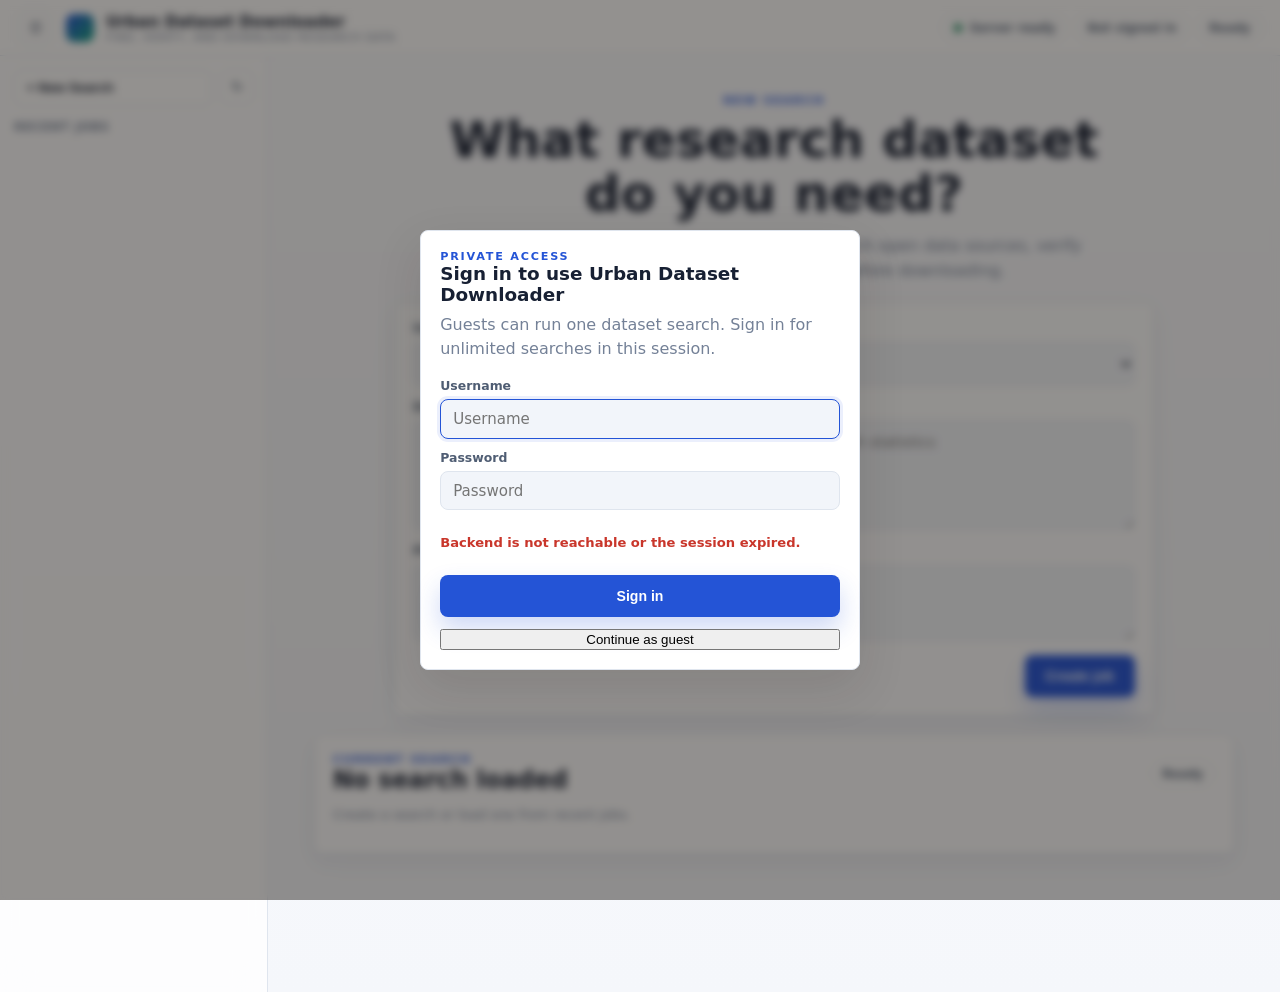
==== commit 19f09cad: "Set root page and auth API tunnel" ====
--- a/index.html
+++ b/index.html
@@ -1,223 +1,229 @@
-<!DOCTYPE html>
-<html lang="en">
-<head>
-  <meta charset="UTF-8" />
-  <meta name="viewport" content="width=device-width, initial-scale=1" />
-  <title>Dataset Job Web</title>
-  <link rel="stylesheet" href="./style.css?v=20260516-failure-details" />
-</head>
-<body>
-  <div class="dataset-layout">
-    <header class="dataset-topbar">
-      <div class="topbar-left">
-        <div class="topbar-brand">
-          <span class="brand-mark" aria-hidden="true"></span>
-          <div class="topbar-titles">
-            <span class="app-title">Dataset Job Web</span>
-            <span class="app-tagline">Local provider pipeline and reviewed downloads</span>
-          </div>
-        </div>
-      </div>
-      <div class="topbar-right">
-        <span class="pill" id="llmBadge">LLM unknown</span>
-        <span class="pill" id="serpBadge">SERP unknown</span>
-        <span class="pill" id="jobStatusBadge">Ready</span>
-      </div>
-    </header>
-
-    <main class="dataset-main">
-      <section class="dataset-section dataset-context-panel">
-        <div>
-          <p class="settings-kicker">New Job</p>
-          <h1>Find and download datasets</h1>
-          <p class="muted">Submit an idea title and abstract. The local backend creates a persistent job, finds candidates, waits for review, and downloads approved URLs server-side.</p>
-        </div>
-      </section>
-
-      <section class="dataset-section">
-        <div class="decision-grid">
-          <label class="field">
-            <span>Input mode</span>
-            <select id="inputMode">
-              <option value="idea">Research idea</option>
-              <option value="dataset_requirement">Single dataset requirement</option>
-            </select>
-          </label>
-          <div id="ideaInputFields" class="mode-fields">
-            <label class="field">
-              <span>Title</span>
-              <input class="dataset-inline-input" id="jobTitle" placeholder="Urban heat island risk" />
-            </label>
-            <label class="field">
-              <span>Abstract</span>
-              <textarea id="jobAbstract" rows="5" placeholder="Describe the data needed for the idea."></textarea>
-            </label>
-          </div>
-          <div id="datasetRequirementFields" class="mode-fields" hidden>
-            <label class="field">
-              <span>Dataset requirement</span>
-              <textarea id="jobDatasetRequirement" rows="5" placeholder="Enter a dataset requirement statement."></textarea>
-            </label>
-          </div>
-          <label class="field">
-            <span>Platform hints</span>
-            <textarea id="jobPlatformHints" class="dataset-hint-textarea" rows="4" placeholder="One platform name/URL/domain per line."></textarea>
-          </label>
+<!DOCTYPE html>
+<html lang="en">
+<head>
+  <meta charset="UTF-8" />
+  <meta name="viewport" content="width=device-width, initial-scale=1" />
+  <title>Urban Dataset Downloader</title>
+  <link rel="stylesheet" href="./style.css?v=20260606-auth-v1" />
+</head>
+<body class="dataset-workbench">
+  <div class="dataset-shell" id="datasetShell" data-sidebar="open">
+    <header class="dataset-topbar">
+      <div class="topbar-left">
+        <button type="button" class="icon-btn sidebar-toggle" id="sidebarToggle" aria-label="Toggle recent jobs">☰</button>
+        <div class="topbar-brand">
+          <span class="brand-mark" aria-hidden="true"></span>
+          <div class="topbar-titles">
+            <span class="app-title">Urban Dataset Downloader</span>
+            <span class="app-tagline">Find, verify, and download research data</span>
+          </div>
         </div>
-        <div class="dataset-submit-row">
-          <button type="button" class="send-btn" id="createJobBtn">Create job</button>
-        </div>
-      </section>
-
-      <section class="dataset-section" id="statePanel">
-        <div class="dataset-section-head">
-          <div>
-            <p class="settings-kicker">Current Job</p>
-            <h2 id="currentJobTitle">No job loaded</h2>
-          </div>
-          <span class="pill" id="currentJobId">No job</span>
+      </div>
+      <div class="topbar-right">
+        <span class="connection-pill" id="connectionBadge"><span class="connection-dot"></span>Server ready</span>
+        <span class="pill" id="authBadge">Not signed in</span>
+        <button type="button" class="action-btn topbar-logout" id="logoutBtn" hidden>Logout</button>
+        <span class="pill provider-pill" id="llmBadge">LLM unknown</span>
+        <span class="pill provider-pill" id="serpBadge">SERP unknown</span>
+        <span class="pill" id="jobStatusBadge">Ready</span>
+      </div>
+    </header>
+
+    <div class="dataset-body">
+      <aside class="recent-sidebar" id="recentSidebar">
+        <div class="recent-sidebar-head">
+          <button type="button" class="new-search-btn" id="newSearchBtn">+ New Search</button>
+          <button type="button" class="icon-btn compact" id="refreshJobsBtn" aria-label="Refresh recent jobs">↻</button>
         </div>
-        <p class="status-line muted" id="stateMessage">Create a job or load one from recent jobs.</p>
-        <button id="retryFailedStepButton" class="secondary" hidden>Retry failed step</button>
-      </section>
-
-      <section class="dataset-section" id="requirementsSection" hidden>
-        <div class="dataset-section-head compact">
-          <h2>Requirements</h2>
+        <div class="recent-title-row">
+          <span>Recent Jobs</span>
         </div>
-        <div id="requirementRows" class="requirements-list"></div>
-      </section>
-
-      <section class="dataset-section" id="candidateSection" hidden>
-        <div class="dataset-section-head">
-          <div>
-            <p class="settings-kicker">Candidates</p>
-            <h2>Human review</h2>
-          </div>
-          <div class="candidate-controls">
-            <label class="candidate-limit-field">
-              <span>Show</span>
-              <input type="number" id="candidateDisplayLimit" min="1" max="20" value="20" />
-            </label>
-            <span class="pill" id="candidateCount">0 selected</span>
-          </div>
-        </div>
-        <div class="dataset-table-wrap">
-          <table class="dataset-table">
-            <thead>
-              <tr>
-                <th>Approve</th>
-                <th>Dataset</th>
-                <th>Provider</th>
-                <th>Role</th>
-                <th>Coverage</th>
-                <th>Reject</th>
-              </tr>
-            </thead>
-            <tbody id="candidateRows"></tbody>
-          </table>
-        </div>
-      </section>
-
-      <section class="dataset-section" id="decisionSection" hidden>
-        <div class="dataset-section-head compact">
-          <h2>Review decision</h2>
-          <button type="button" class="action-btn" id="addUrlBtn">Add URL</button>
-        </div>
-        <div id="addedUrlRows"></div>
-        <div class="decision-grid">
-          <label class="field">
-            <span>Action</span>
-            <select id="decisionSelect">
-              <option value="continue_with_approved">Continue with approved</option>
-              <option value="search_more">Search more</option>
-              <option value="stop_insufficient">Stop insufficient</option>
-              <option value="request_manual_access">Request manual access</option>
-            </select>
-          </label>
-          <label class="field">
-            <span>Missing requirements</span>
-            <textarea id="missingRequirements" rows="4"></textarea>
-          </label>
-          <label class="field">
-            <span>Suggested queries</span>
-            <textarea id="suggestedQueries" rows="4"></textarea>
-          </label>
-          <label class="field">
-            <span>Reviewer comment</span>
-            <textarea id="reviewComment" rows="4"></textarea>
-          </label>
-          <label class="field">
-            <span>Platform hints</span>
-            <textarea id="platformHints" class="dataset-hint-textarea" rows="4" placeholder="One platform name/URL/domain per line."></textarea>
-          </label>
-        </div>
-        <div id="searchMorePrefillPreview" class="requirement-meta" hidden></div>
-        <div class="dataset-submit-row">
-          <button type="button" class="send-btn" id="submitReviewBtn">Submit review</button>
-        </div>
-      </section>
-
-      <section class="dataset-section" id="confirmationSection" hidden>
-        <div class="dataset-section-head">
-          <div>
-            <p class="settings-kicker">Confirmation</p>
-            <h2>Bundle may be insufficient</h2>
-          </div>
-        </div>
-        <pre class="step-body" id="judgmentBody"></pre>
-        <div class="dataset-submit-row">
-          <button type="button" class="send-btn" id="forceDownloadBtn">Force download approved URLs</button>
-        </div>
-      </section>
-
-      <section class="dataset-section" id="resourcePlanSection" hidden>
-        <div class="dataset-section-head">
-          <div>
-            <p class="settings-kicker">Resource plan</p>
-            <h2>Planned resources</h2>
-          </div>
-        </div>
-        <div id="resourcePlanRows"></div>
-      </section>
-
-      <section class="dataset-section" id="resultSection" hidden>
-        <div class="dataset-section-head">
-          <div>
-            <p class="settings-kicker">Result</p>
-            <h2>Downloaded files</h2>
-          </div>
-        </div>
-        <div class="dataset-table-wrap">
-          <table class="dataset-table">
-            <thead>
-              <tr>
-                <th>File</th>
-                <th>Size</th>
-                <th>Format</th>
-                <th>Status</th>
-                <th>Reason</th>
-                <th>Source URL</th>
-                <th>Local path</th>
-              </tr>
-            </thead>
-            <tbody id="fileRows"></tbody>
-          </table>
-        </div>
-      </section>
-
-      <section class="dataset-section">
-        <div class="dataset-section-head compact">
-          <h2>Recent jobs</h2>
-          <button type="button" class="action-btn" id="refreshJobsBtn">Refresh</button>
-        </div>
-        <div id="recentJobs"></div>
-      </section>
-    </main>
-  </div>
-
+        <div id="recentJobs" class="recent-job-list"></div>
+      </aside>
+
+      <main class="dataset-main">
+        <section class="canvas-panel search-canvas" id="inputCanvas">
+          <div class="input-hero">
+            <p class="settings-kicker">New Search</p>
+            <h1>What research dataset do you need?</h1>
+            <p class="muted">Describe the data you want. The server will search open data sources, verify candidates, and ask for confirmation before downloading.</p>
+          </div>
+
+          <div class="composer-card">
+            <label class="field input-mode-field">
+              <span>Input mode</span>
+              <select id="inputMode">
+                <option value="dataset_requirement">Single dataset requirement</option>
+                <option value="idea">Research idea</option>
+              </select>
+            </label>
+
+            <div id="ideaInputFields" class="mode-fields">
+              <label class="field">
+                <span>Title</span>
+                <input class="dataset-inline-input" id="jobTitle" placeholder="Urban heat island risk" />
+              </label>
+              <label class="field">
+                <span>Abstract</span>
+                <textarea id="jobAbstract" rows="4" placeholder="Describe the research idea and the data needed."></textarea>
+              </label>
+            </div>
+
+            <div id="datasetRequirementFields" class="mode-fields" hidden>
+              <label class="field">
+                <span>Dataset requirement</span>
+                <textarea id="jobDatasetRequirement" rows="5" placeholder="Example: sleep data in the United States with public health statistics"></textarea>
+              </label>
+            </div>
+
+            <label class="field platform-field">
+              <span>Platform hints</span>
+              <textarea id="jobPlatformHints" class="dataset-hint-textarea" rows="3" placeholder="Optional: ArcGIS, Kaggle, Zenodo, data.gov"></textarea>
+            </label>
+
+            <div class="dataset-submit-row">
+              <button type="button" class="send-btn" id="createJobBtn">Create job</button>
+            </div>
+          </div>
+        </section>
+
+        <section class="canvas-panel state-canvas" id="statePanel">
+          <div class="dataset-section-head">
+            <div>
+              <p class="settings-kicker">Current Search</p>
+              <h2 id="currentJobTitle">No search loaded</h2>
+            </div>
+            <span class="pill" id="currentJobId">Ready</span>
+          </div>
+          <p class="status-line muted" id="stateMessage">Create a search or load one from recent jobs.</p>
+          <div class="job-activity" id="jobActivityIndicator" hidden>
+            <div>
+              <span class="activity-spinner" aria-hidden="true"></span>
+            </div>
+            <div>
+              <strong id="jobActivityText">Searching for datasets...</strong>
+              <span id="jobActivitySubtext">Checking open data platforms and metadata indexes.</span>
+            </div>
+            <button type="button" class="stop-search-btn" id="stopSearchBtn">Stop tracking</button>
+          </div>
+          <div class="skeleton-stack" id="searchSkeleton" hidden>
+            <div class="skeleton-card"></div>
+            <div class="skeleton-card short"></div>
+            <div class="skeleton-card"></div>
+          </div>
+          <button id="retryFailedStepButton" class="secondary" hidden>Retry failed step</button>
+        </section>
+
+        <section class="canvas-panel" id="resourcePlanSection" hidden>
+          <div class="dataset-section-head">
+            <div>
+              <p class="settings-kicker">Results</p>
+              <h2>Datasets found</h2>
+            </div>
+          </div>
+          <div id="downloadPreviewSummary" class="download-preview-summary"></div>
+          <div id="resourcePlanRows" class="dataset-card-flow"></div>
+          <div class="floating-action-bar" id="downloadConfirmRow" hidden>
+            <span id="selectionSummary">0 datasets selected. Files will be saved to the research server.</span>
+            <button type="button" class="send-btn" id="forceDownloadBtn">Confirm & Download</button>
+          </div>
+        </section>
+
+        <section class="canvas-panel result-panel" id="resultSection" hidden>
+          <div class="dataset-section-head">
+            <div>
+              <p class="settings-kicker">Saved Files</p>
+              <h2>Downloaded files</h2>
+            </div>
+          </div>
+          <div class="server-save-note">Files have been saved to your research server.</div>
+          <div class="dataset-table-wrap">
+            <table class="dataset-table">
+              <thead>
+                <tr>
+                  <th>File</th>
+                  <th>Size</th>
+                  <th>Format</th>
+                  <th>Status</th>
+                  <th>Reason</th>
+                  <th>Source URL</th>
+                  <th>Server path</th>
+                </tr>
+              </thead>
+              <tbody id="fileRows"></tbody>
+            </table>
+          </div>
+        </section>
+
+        <section class="canvas-panel recovery-panel" id="decisionSection" hidden>
+          <div class="dataset-section-head compact">
+            <h2>Recovery options</h2>
+            <button type="button" class="action-btn" id="addUrlBtn">Add URL</button>
+          </div>
+          <div id="addedUrlRows"></div>
+          <div class="decision-grid">
+            <label class="field">
+              <span>Action</span>
+              <select id="decisionSelect">
+                <option value="continue_with_approved">Continue with approved</option>
+                <option value="search_more">Search more</option>
+                <option value="stop_insufficient">Stop insufficient</option>
+                <option value="request_manual_access">Request manual access</option>
+              </select>
+            </label>
+            <label class="field">
+              <span>Missing requirements</span>
+              <textarea id="missingRequirements" rows="4"></textarea>
+            </label>
+            <label class="field">
+              <span>Suggested queries</span>
+              <textarea id="suggestedQueries" rows="4"></textarea>
+            </label>
+            <label class="field">
+              <span>Reviewer comment</span>
+              <textarea id="reviewComment" rows="4"></textarea>
+            </label>
+            <label class="field">
+              <span>Platform hints</span>
+              <textarea id="platformHints" class="dataset-hint-textarea" rows="4" placeholder="One platform name/URL/domain per line."></textarea>
+            </label>
+          </div>
+          <div id="searchMorePrefillPreview" class="requirement-meta" hidden></div>
+          <div class="dataset-submit-row">
+            <button type="button" class="send-btn" id="submitReviewBtn">Submit recovery action</button>
+          </div>
+        </section>
+
+        <section class="canvas-panel" id="confirmationSection" hidden>
+          <pre class="step-body" id="judgmentBody"></pre>
+        </section>
+      </main>
+    </div>
+  </div>
+
+  <div class="auth-overlay" id="authOverlay" hidden>
+    <section class="auth-card dataset-auth-card">
+      <p class="settings-kicker">Private Access</p>
+      <h2>Sign in to use Urban Dataset Downloader</h2>
+      <p class="muted">Guests can run one dataset search. Sign in for unlimited searches in this session.</p>
+      <form class="auth-form" id="datasetAuthForm">
+        <label>
+          <span>Username</span>
+          <input id="authUsername" autocomplete="username" placeholder="Username" />
+        </label>
+        <label>
+          <span>Password</span>
+          <input id="authPassword" type="password" autocomplete="current-password" placeholder="Password" />
+        </label>
+        <p class="status-line error" id="authError" aria-live="polite"></p>
+        <button type="submit" class="send-btn">Sign in</button>
+      </form>
+      <button type="button" class="secondary guest-login-btn" id="guestLoginBtn">Continue as guest</button>
+    </section>
+  </div>
+
   <script src="./config.js"></script>
-  <script src="./dataset-page-core.js?v=20260518-resource-plan"></script>
-  <script src="./dataset-page.js?v=20260523-dataset-config"></script>
-</body>
-</html>
+  <script src="./dataset-page-core.js?v=20260606-auth-v1"></script>
+  <script src="./dataset-page.js?v=20260606-auth-v1"></script>
+</body>
+</html>
